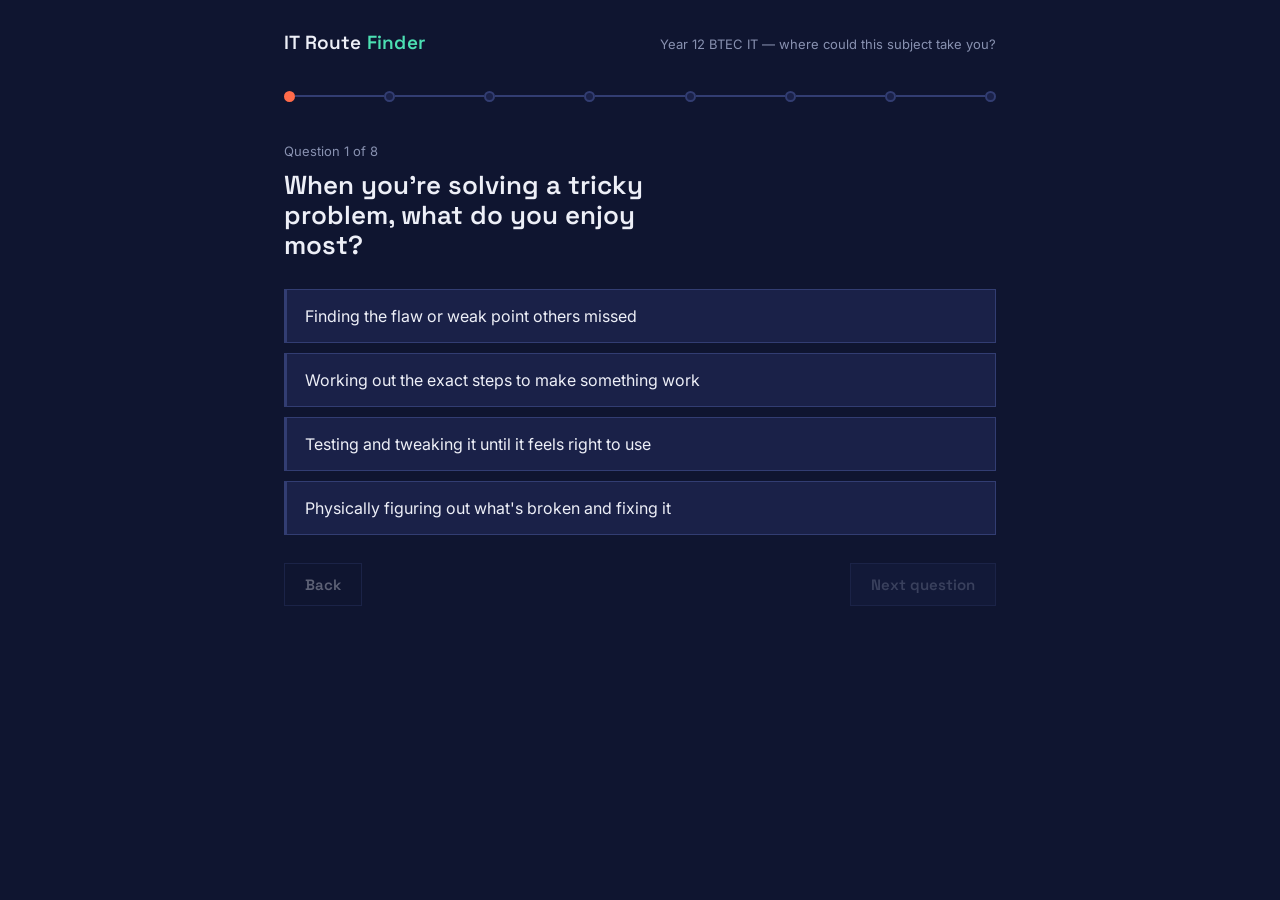
==== index.html @ d7615e07 "Rename it-career-route-finder.html to index.html" ====
<!DOCTYPE html>
<html lang="en">
<head>
<meta charset="UTF-8">
<meta name="viewport" content="width=device-width, initial-scale=1.0">
<title>IT Route Finder — where could Computing take you?</title>
<link rel="preconnect" href="https://fonts.googleapis.com">
<link rel="preconnect" href="https://fonts.gstatic.com" crossorigin>
<link href="https://fonts.googleapis.com/css2?family=Space+Grotesk:wght@500;600;700&family=Inter:wght@400;500;600&display=swap" rel="stylesheet">
<style>
  :root{
    --bg:#0F1530;
    --panel:#1A2148;
    --panel-hover:#212a58;
    --border:#323d72;
    --teal:#4CE0B3;
    --coral:#FF6B4A;
    --text:#EDEFF7;
    --muted:#8891B0;
    --radius:2px;
  }
  *{box-sizing:border-box;}
  body{
    margin:0;
    background:var(--bg);
    color:var(--text);
    font-family:'Inter',sans-serif;
    line-height:1.5;
    -webkit-font-smoothing:antialiased;
  }
  h1,h2,h3,.display{
    font-family:'Space Grotesk',sans-serif;
    font-weight:600;
    line-height:1.15;
    margin:0;
  }
  .wrap{
    max-width:760px;
    margin:0 auto;
    padding:32px 24px 80px;
  }
  .brand{
    display:flex;
    align-items:baseline;
    justify-content:space-between;
    gap:16px;
    margin-bottom:36px;
  }
  .brand h1{font-size:19px;letter-spacing:0.2px;}
  .brand span{color:var(--teal);}
  .brand small{color:var(--muted);font-size:13px;}

  /* ---- route progress ---- */
  .route{
    display:flex;
    align-items:center;
    margin-bottom:40px;
  }
  .route .seg{
    flex:1;
    height:2px;
    background:var(--border);
    position:relative;
  }
  .route .seg.done{background:var(--teal);}
  .route .node{
    width:11px;height:11px;
    border-radius:50%;
    background:var(--panel);
    border:2px solid var(--border);
    flex:0 0 auto;
  }
  .route .node.done{background:var(--teal);border-color:var(--teal);}
  .route .node.current{border-color:var(--coral);background:var(--coral);}

  .q-counter{color:var(--muted);font-size:13px;margin-bottom:10px;}
  .q-text{font-size:26px;margin-bottom:28px;max-width:22ch;}

  .option{
    display:block;
    width:100%;
    text-align:left;
    background:var(--panel);
    border:1px solid var(--border);
    border-left:3px solid var(--border);
    color:var(--text);
    font-family:'Inter',sans-serif;
    font-size:16px;
    padding:16px 18px;
    margin-bottom:10px;
    cursor:pointer;
    transition:border-color .12s ease, background .12s ease;
  }
  .option:hover{background:var(--panel-hover);border-left-color:var(--teal);}
  .option:focus-visible{outline:2px solid var(--teal);outline-offset:2px;}
  .option.selected{border-left-color:var(--coral);background:var(--panel-hover);}

  .nav-row{
    display:flex;
    justify-content:space-between;
    align-items:center;
    margin-top:28px;
  }
  .btn{
    font-family:'Space Grotesk',sans-serif;
    font-weight:600;
    font-size:15px;
    border:1px solid var(--border);
    background:transparent;
    color:var(--text);
    padding:11px 20px;
    cursor:pointer;
    transition:border-color .12s ease, color .12s ease;
  }
  .btn:hover{border-color:var(--teal);color:var(--teal);}
  .btn:disabled{opacity:0.35;cursor:not-allowed;}
  .btn.primary{
    background:var(--coral);
    border-color:var(--coral);
    color:#171012;
  }
  .btn.primary:hover{border-color:var(--coral);color:#171012;filter:brightness(1.08);}
  .btn.primary:disabled{background:var(--panel);border-color:var(--border);color:var(--muted);}

  /* ---- results ---- */
  .dest-label{color:var(--muted);font-size:13px;margin-bottom:6px;}
  .dest-name{font-size:32px;margin-bottom:6px;}
  .dest-tagline{color:var(--teal);font-size:16px;margin-bottom:18px;font-family:'Space Grotesk',sans-serif;font-weight:500;}
  .dest-blurb{font-size:16px;max-width:58ch;margin-bottom:8px;color:#DADEEE;}
  .close-match{color:var(--muted);font-size:14px;margin-bottom:32px;}
  .close-match strong{color:var(--text);}

  .stage-line{
    display:grid;
    grid-template-columns:repeat(4,1fr);
    gap:8px;
    margin:36px 0 40px;
    position:relative;
  }
  .stage-line::before{
    content:"";
    position:absolute;
    top:5px;left:5%;right:5%;
    height:2px;
    background:var(--border);
    z-index:0;
  }
  .stage{position:relative;z-index:1;}
  .stage .dot{width:12px;height:12px;border-radius:50%;background:var(--teal);margin-bottom:10px;}
  .stage .stage-label{font-family:'Space Grotesk',sans-serif;font-weight:600;font-size:13px;margin-bottom:4px;}
  .stage .stage-detail{color:var(--muted);font-size:12.5px;line-height:1.4;}

  section.block{margin-bottom:36px;}
  section.block h2{font-size:15px;color:var(--muted);font-weight:600;margin-bottom:14px;}

  .target{
    display:flex;
    align-items:flex-start;
    gap:12px;
    padding:12px 0;
    border-bottom:1px solid var(--border);
    cursor:pointer;
  }
  .target:last-child{border-bottom:none;}
  .target input{
    margin-top:3px;
    width:16px;height:16px;
    accent-color:var(--teal);
    flex:0 0 auto;
    cursor:pointer;
  }
  .target span{font-size:15.5px;}
  .target.checked span{color:var(--muted);text-decoration:line-through;}

  .routes-list{color:#DADEEE;font-size:15px;padding-left:18px;margin:0;}
  .routes-list li{margin-bottom:8px;}

  .footer-row{
    display:flex;
    gap:12px;
    margin-top:44px;
    flex-wrap:wrap;
  }

  @media (max-width:520px){
    .stage-line{grid-template-columns:repeat(2,1fr);row-gap:24px;}
    .stage-line::before{display:none;}
    .dest-name{font-size:26px;}
    .q-text{font-size:22px;}
  }

  @media (prefers-reduced-motion:reduce){
    *{transition:none !important;}
  }
</style>
</head>
<body>
<div class="wrap">

  <div class="brand">
    <h1>IT Route <span>Finder</span></h1>
    <small>Year 12 BTEC IT — where could this subject take you?</small>
  </div>

  <!-- QUIZ SCREEN -->
  <div id="quiz-screen">
    <div class="route" id="route" aria-hidden="true"></div>
    <div class="q-counter" id="qCounter"></div>
    <h2 class="q-text" id="qText"></h2>
    <div id="options"></div>
    <div class="nav-row">
      <button class="btn" id="backBtn">Back</button>
      <button class="btn primary" id="nextBtn" disabled>Next question</button>
    </div>
  </div>

  <!-- RESULTS SCREEN -->
  <div id="results-screen" hidden>
    <div class="dest-label">Your likely destination</div>
    <div class="dest-name" id="destName"></div>
    <div class="dest-tagline" id="destTagline"></div>
    <p class="dest-blurb" id="destBlurb"></p>
    <p class="close-match" id="closeMatch"></p>

    <div class="stage-line" id="stageLine"></div>

    <section class="block">
      <h2>Getting there from here</h2>
      <ul class="routes-list" id="routesList"></ul>
    </section>

    <section class="block">
      <h2>Your targets, starting now</h2>
      <div id="targetsList"></div>
    </section>

    <div class="footer-row">
      <button class="btn" id="retakeBtn">Retake the quiz</button>
      <button class="btn" id="printBtn">Print / save this page</button>
    </div>
  </div>

</div>

<script>
(function(){

  // ---------- DATA ----------

  const PATHWAYS = {
    cyber: {
      name: "Cybersecurity Analyst",
      tagline: "Keeping systems and data safe from attack",
      blurb: "You like finding the weak point before someone else does. Cybersecurity analysts test, monitor and defend networks against hackers — a fast-growing field with roles in banks, the NHS, government and tech firms.",
      y13: "Steer your BTEC project and optional units toward security topics wherever you get a choice",
      nextSteps: [
        "Apply through UCAS for a Cyber Security or Computer Science (Security) degree — most accept BTEC, some want Maths alongside it",
        "Look at Level 4 Cyber Security Technologist degree apprenticeships — you earn while you train",
        "Apply directly for a junior SOC analyst or IT security support role if you'd rather start working straight away"
      ],
      further: "Longer term: SOC analyst → security engineer → penetration tester or security architect, often backed by certifications like CompTIA Security+ and later CISSP",
      targets: [
        "Work through a beginner path on TryHackMe or Hack The Box properly, not just dabble",
        "Nail the fundamentals: TCP/IP, common ports, how a firewall and VPN actually work",
        "Start an informal CompTIA Security+ study plan for after you finish your BTEC",
        "Keep a short write-up of any security-related coursework — the start of a portfolio for interviews or a UCAS personal statement",
        "Follow one cybersecurity news source so you can talk confidently about a recent breach"
      ]
    },
    dev: {
      name: "Software Developer",
      tagline: "Building the apps and programs people use every day",
      blurb: "You enjoy the puzzle of getting code to work. Developers design, build and test the software behind websites, apps and games — one of the most in-demand careers in UK tech.",
      y13: "Use your BTEC project units to build something substantial you can actually show, not just something to hand in",
      nextSteps: [
        "Apply through UCAS for a Computer Science or Software Engineering degree",
        "Look at Level 4 Software Developer degree apprenticeships with employers like the NHS, BT or local digital agencies",
        "Apply directly for a junior developer or trainee software role if you'd rather start working now"
      ],
      further: "Longer term: junior developer → mid-level → senior, or specialise into web, mobile, backend or games as you go",
      targets: [
        "Pick one language — Python, JavaScript or C# — and finish one project beyond your coursework",
        "Put your code somewhere visible; a GitHub account is the standard, and worth starting now",
        "Practise the basics you'd be asked about at interview: variables, loops, functions, debugging your own code",
        "Check entry requirements for 3 specific university courses or degree apprenticeships, so you know exactly what you're working towards",
        "Try one free course (freeCodeCamp, Codecademy) to fill a gap your BTEC doesn't cover"
      ]
    },
    games: {
      name: "Games Developer",
      tagline: "Designing and coding the games people play",
      blurb: "You like building worlds and mechanics people can play with. Games developers combine code, design and creativity — working on anything from mobile games to major studio titles.",
      y13: "Use project units to finish one playable piece of work, rather than starting several that never get finished",
      nextSteps: [
        "Apply through UCAS for a Games Development or Games Design degree — check the engine/language focus matches your interests",
        "Look at games or software apprenticeships, though these are competitive and less common than other IT routes",
        "Build a portfolio on itch.io and apply directly for junior QA or junior developer roles as an alternative way in"
      ],
      further: "Longer term: junior developer/designer → specialise into gameplay programming, level design or technical art as your interests sharpen",
      targets: [
        "Finish one small but complete game in Unity or Godot — finished beats ambitious and unfinished",
        "Put it on itch.io so you have something concrete to link to on applications or a CV",
        "Study 2–3 games you admire and note specifically what makes the mechanics or level design work",
        "Research 3 specific games courses and compare what engines and languages they actually teach",
        "Consider QA testing as a realistic first step into a studio if development roles feel out of reach right now"
      ]
    },
    network: {
      name: "Network & Cloud Engineer",
      tagline: "Connecting the systems that keep everything online",
      blurb: "You like understanding how things connect and fixing what's broken. Network and cloud engineers build and maintain the infrastructure that keeps businesses, schools and services running.",
      y13: "Use practical and project units to get real hands-on time with networking equipment or virtual labs, not just theory",
      nextSteps: [
        "Apply through UCAS for a Computer Networks, Cloud Computing or Computer Science degree",
        "Look at Network Engineer or Cloud apprenticeships (Level 3–4) — a strong entry route many employers prefer over a degree",
        "Study for CompTIA Network+ now and apply directly for a junior network or infrastructure role"
      ],
      further: "Longer term: junior network engineer → cloud or infrastructure specialist, backed by certifications — Network+, then Cisco CCNA or a cloud provider's associate certification",
      targets: [
        "Build a small home lab, even a virtual one (Cisco Packet Tracer or a couple of old routers), and actually configure something",
        "Start working towards CompTIA Network+ — realistic to sit before or shortly after finishing your BTEC",
        "Get comfortable with basic cloud concepts using a free tier from AWS or Azure",
        "Research 3 network or cloud apprenticeship providers and note their entry requirements",
        "Practise explaining networking concepts simply — support and network interviews lean heavily on this"
      ]
    },
    data: {
      name: "Data Analyst",
      tagline: "Finding the story hidden inside numbers",
      blurb: "You like spotting patterns and making sense of information. Data analysts turn raw numbers into insights that help organisations make decisions — used in sport, business, health and more.",
      y13: "Choose project or optional units that let you work with a real dataset rather than a made-up example",
      nextSteps: [
        "Apply through UCAS for a Data Science, Maths with Computing, or Computer Science degree",
        "Look at Data Analyst degree apprenticeships (Level 4) — a strong route if you want to start earning sooner",
        "Apply directly for junior data or business analyst roles, especially if you can already show spreadsheet or SQL skills"
      ],
      further: "Longer term: junior analyst → data analyst → specialise into data science, analytics engineering or BI depending on how technical you want to go",
      targets: [
        "Get genuinely fluent in spreadsheets — pivot tables, VLOOKUP/XLOOKUP, and building a clean chart from messy data",
        "Learn the basics of SQL — it's expected in almost every entry-level data role",
        "Find one dataset you actually care about and produce a short analysis with a clear conclusion",
        "Research 3 specific data apprenticeships or degree courses and compare their entry requirements",
        "Try a free intro to Python for data (pandas) if you want to go beyond spreadsheets"
      ]
    },
    support: {
      name: "IT Support Technician",
      tagline: "The person people turn to when tech goes wrong",
      blurb: "You like fixing things and helping people. IT support technicians keep computers, networks and software running for organisations — a hands-on route into almost any tech career.",
      y13: "Use practical units and any work experience placements to get real face-to-face troubleshooting time",
      nextSteps: [
        "Apply directly for an IT Support Technician apprenticeship (Level 3) — a strong, realistic route straight from a BTEC",
        "Apply directly for a first- or second-line support role if you'd rather start working immediately",
        "Apply through UCAS for a BSc Information Technology if you'd prefer to keep a degree route open"
      ],
      further: "Longer term: 1st line → 2nd/3rd line support → systems administrator, or move sideways into networking or security once you have experience",
      targets: [
        "Work towards CompTIA A+ — a recognised, realistic certification to have by the time you apply for roles",
        "Get comfortable troubleshooting both Windows and at least one other OS, such as macOS or Linux",
        "Practise explaining a technical fix in plain language — this is tested directly in support interviews",
        "Look for any work experience or part-time role with an IT or support element, even informal",
        "Research 3 specific IT support apprenticeship employers in your area and check their entry requirements"
      ]
    },
    design: {
      name: "UX & Digital Media Designer",
      tagline: "Making digital things look good and work well",
      blurb: "You like the creative side of tech — how something looks, feels and is used. UX and digital media designers shape websites, apps and graphics so they're clear, useful and enjoyable.",
      y13: "Use project units to design something end-to-end — research, mockups, and a finished product — not just the final screens",
      nextSteps: [
        "Apply through UCAS for a UX Design, Digital Media, or Computer Science (design pathway) degree",
        "Look at digital or UX apprenticeships where available — check job boards regularly, as these are less common",
        "Build a portfolio and apply directly for junior digital design or junior UX roles"
      ],
      further: "Longer term: junior designer → UX/UI designer → specialise into product design or user research as you build experience",
      targets: [
        "Learn the basics of Figma properly — the industry standard, and free to learn",
        "Redesign a real app or website you use and write up why you made each choice, not just what you changed",
        "Build a simple portfolio site or folder with 2–3 finished pieces of work",
        "Research 3 specific UX or design courses or apprenticeships and compare what they actually cover",
        "Practise explaining your design decisions out loud — exactly what design interviews test"
      ]
    }
  };

  const QUESTIONS = [
    {
      text: "When you're solving a tricky problem, what do you enjoy most?",
      options: [
        {label:"Finding the flaw or weak point others missed", scores:{cyber:3, network:1}},
        {label:"Working out the exact steps to make something work", scores:{dev:3, data:1}},
        {label:"Testing and tweaking it until it feels right to use", scores:{games:2, design:2}},
        {label:"Physically figuring out what's broken and fixing it", scores:{support:3, network:1}}
      ]
    },
    {
      text: "Pick a project you'd actually enjoy in your free time.",
      options: [
        {label:"Build a small game or interactive story", scores:{games:3, dev:1}},
        {label:"Set up and organise a home network or a PC", scores:{network:3, support:1}},
        {label:"Collect and chart data about something you care about", scores:{data:3}},
        {label:"Design a poster, logo, or redesign how an app looks", scores:{design:3}}
      ]
    },
    {
      text: "Which headline would you actually stop and read?",
      options: [
        {label:"'Major company hit by cyberattack — how it happened'", scores:{cyber:3}},
        {label:"'The team behind a huge game on building its world'", scores:{games:2, design:1}},
        {label:"'How this app went from idea to a million users'", scores:{dev:2, design:1}},
        {label:"'The data behind a team's winning season'", scores:{data:3}}
      ]
    },
    {
      text: "How do you prefer to work?",
      options: [
        {label:"Alone, deep in a problem with no interruptions", scores:{dev:1, data:1, cyber:1}},
        {label:"In a small team, bouncing ideas around", scores:{games:1, design:1}},
        {label:"Helping people directly, one at a time", scores:{support:2}},
        {label:"Depends entirely on the day", scores:{dev:0.5, support:0.5, network:0.5}}
      ]
    },
    {
      text: "A friend's laptop won't turn on. What's your first instinct?",
      options: [
        {label:"Ask what happened right before it broke, then test things one by one", scores:{support:3, network:1}},
        {label:"Check if it's a software or virus issue, and how to stop it happening again", scores:{cyber:2, support:1}},
        {label:"Not really my thing, but I'd look up how to fix it", scores:{data:1, dev:1}},
        {label:"I'd rather build something new than fix something old", scores:{dev:1, games:1, design:1}}
      ]
    },
    {
      text: "Which of these would you rather get better at right now?",
      options: [
        {label:"Coding a program from scratch", scores:{dev:3}},
        {label:"Understanding how networks and the internet work", scores:{network:3}},
        {label:"Making something look great — layout, colour, design", scores:{design:3}},
        {label:"Reading and understanding data and statistics", scores:{data:3}}
      ]
    },
    {
      text: "Outside of IT itself, which of these interests you most?",
      options: [
        {label:"Maths and numbers", scores:{data:2, cyber:1, network:1}},
        {label:"Art, design or media", scores:{design:3, games:1}},
        {label:"Business and how organisations run", scores:{support:1, data:1}},
        {label:"Honestly, just computing on its own", scores:{dev:2, cyber:2, games:1}}
      ]
    },
    {
      text: "What's your plan for after this course, roughly?",
      options: [
        {label:"Get straight into a job or apprenticeship as soon as I can", scores:{support:2, network:1}},
        {label:"Go to university for a specific tech degree", scores:{dev:2, data:2, cyber:1}},
        {label:"Start my own thing eventually — an app, a game, a business", scores:{dev:1, games:2, design:1}},
        {label:"Not sure yet — I want to keep my options open", scores:{dev:0.5, support:0.5, design:0.5, data:0.5}}
      ]
    }
  ];

  // ---------- STATE ----------
  let current = 0;
  let selected = new Array(QUESTIONS.length).fill(null);

  const quizScreen = document.getElementById('quiz-screen');
  const resultsScreen = document.getElementById('results-screen');
  const routeEl = document.getElementById('route');
  const qCounter = document.getElementById('qCounter');
  const qText = document.getElementById('qText');
  const optionsEl = document.getElementById('options');
  const backBtn = document.getElementById('backBtn');
  const nextBtn = document.getElementById('nextBtn');

  function renderRoute(){
    routeEl.innerHTML = '';
    QUESTIONS.forEach((q,i)=>{
      const node = document.createElement('div');
      node.className = 'node' + (selected[i]!==null ? ' done' : '') + (i===current ? ' current' : '');
      routeEl.appendChild(node);
      if(i < QUESTIONS.length-1){
        const seg = document.createElement('div');
        seg.className = 'seg' + (selected[i]!==null ? ' done' : '');
        routeEl.appendChild(seg);
      }
    });
  }

  function renderQuestion(){
    const q = QUESTIONS[current];
    qCounter.textContent = 'Question ' + (current+1) + ' of ' + QUESTIONS.length;
    qText.textContent = q.text;
    optionsEl.innerHTML = '';
    q.options.forEach((opt, i)=>{
      const btn = document.createElement('button');
      btn.className = 'option' + (selected[current]===i ? ' selected' : '');
      btn.textContent = opt.label;
      btn.addEventListener('click', ()=>{
        selected[current] = i;
        renderQuestion();
        renderRoute();
      });
      optionsEl.appendChild(btn);
    });
    backBtn.disabled = current===0;
    nextBtn.disabled = selected[current]===null;
    nextBtn.textContent = current === QUESTIONS.length-1 ? 'See my route' : 'Next question';
    renderRoute();
  }

  backBtn.addEventListener('click', ()=>{
    if(current>0){ current--; renderQuestion(); }
  });

  nextBtn.addEventListener('click', ()=>{
    if(selected[current]===null) return;
    if(current < QUESTIONS.length-1){
      current++;
      renderQuestion();
    } else {
      showResults();
    }
  });

  function computeScores(){
    const totals = {cyber:0, dev:0, games:0, network:0, data:0, support:0, design:0};
    QUESTIONS.forEach((q,i)=>{
      const opt = q.options[selected[i]];
      Object.keys(opt.scores).forEach(k=>{ totals[k]+=opt.scores[k]; });
    });
    return totals;
  }

  function showResults(){
    const totals = computeScores();
    const ranked = Object.keys(totals).sort((a,b)=>totals[b]-totals[a]);
    const topKey = ranked[0];
    const secondKey = ranked[1];
    const top = PATHWAYS[topKey];
    const second = PATHWAYS[secondKey];

    document.getElementById('destName').textContent = top.name;
    document.getElementById('destTagline').textContent = top.tagline;
    document.getElementById('destBlurb').textContent = top.blurb;

    const closeMatch = document.getElementById('closeMatch');
    if(totals[secondKey] >= totals[topKey]*0.7 && totals[secondKey] > 0){
      closeMatch.innerHTML = 'Close second: <strong>' + second.name + '</strong> — worth a look too, since a lot of your answers pointed there as well.';
    } else {
      closeMatch.textContent = '';
    }

    // stage line
    const stageLine = document.getElementById('stageLine');
    const stages = [
      {label:'Now', detail:'Year 12 — build the habits below'},
      {label:'Year 13', detail: top.y13},
      {label:'After the BTEC', detail: top.nextSteps[0]},
      {label:'Destination', detail: top.name}
    ];
    stageLine.innerHTML = '';
    stages.forEach(s=>{
      const d = document.createElement('div');
      d.className = 'stage';
      d.innerHTML = '<div class="dot"></div><div class="stage-label">'+s.label+'</div><div class="stage-detail">'+s.detail+'</div>';
      stageLine.appendChild(d);
    });

    // next steps list
    const routesList = document.getElementById('routesList');
    routesList.innerHTML = '';
    top.nextSteps.forEach(r=>{
      const li = document.createElement('li');
      li.textContent = r;
      routesList.appendChild(li);
    });
    const furtherLi = document.createElement('li');
    furtherLi.textContent = top.further;
    routesList.appendChild(furtherLi);

    // targets
    const targetsList = document.getElementById('targetsList');
    targetsList.innerHTML = '';
    const storageKey = 'itrf_targets_' + topKey;
    let checkedState = {};
    try{ checkedState = JSON.parse(localStorage.getItem(storageKey) || '{}'); }catch(e){ checkedState = {}; }

    top.targets.forEach((t, idx)=>{
      const row = document.createElement('label');
      row.className = 'target' + (checkedState[idx] ? ' checked' : '');
      const cb = document.createElement('input');
      cb.type = 'checkbox';
      cb.checked = !!checkedState[idx];
      const span = document.createElement('span');
      span.textContent = t;
      row.appendChild(cb);
      row.appendChild(span);
      cb.addEventListener('change', ()=>{
        row.classList.toggle('checked', cb.checked);
        checkedState[idx] = cb.checked;
        try{ localStorage.setItem(storageKey, JSON.stringify(checkedState)); }catch(e){}
      });
      targetsList.appendChild(row);
    });

    quizScreen.hidden = true;
    resultsScreen.hidden = false;
    window.scrollTo({top:0, behavior:'smooth'});
  }

  document.getElementById('retakeBtn').addEventListener('click', ()=>{
    current = 0;
    selected = new Array(QUESTIONS.length).fill(null);
    resultsScreen.hidden = true;
    quizScreen.hidden = false;
    renderQuestion();
    window.scrollTo({top:0, behavior:'smooth'});
  });

  document.getElementById('printBtn').addEventListener('click', ()=>window.print());

  renderQuestion();
})();
</script>
</body>
</html>
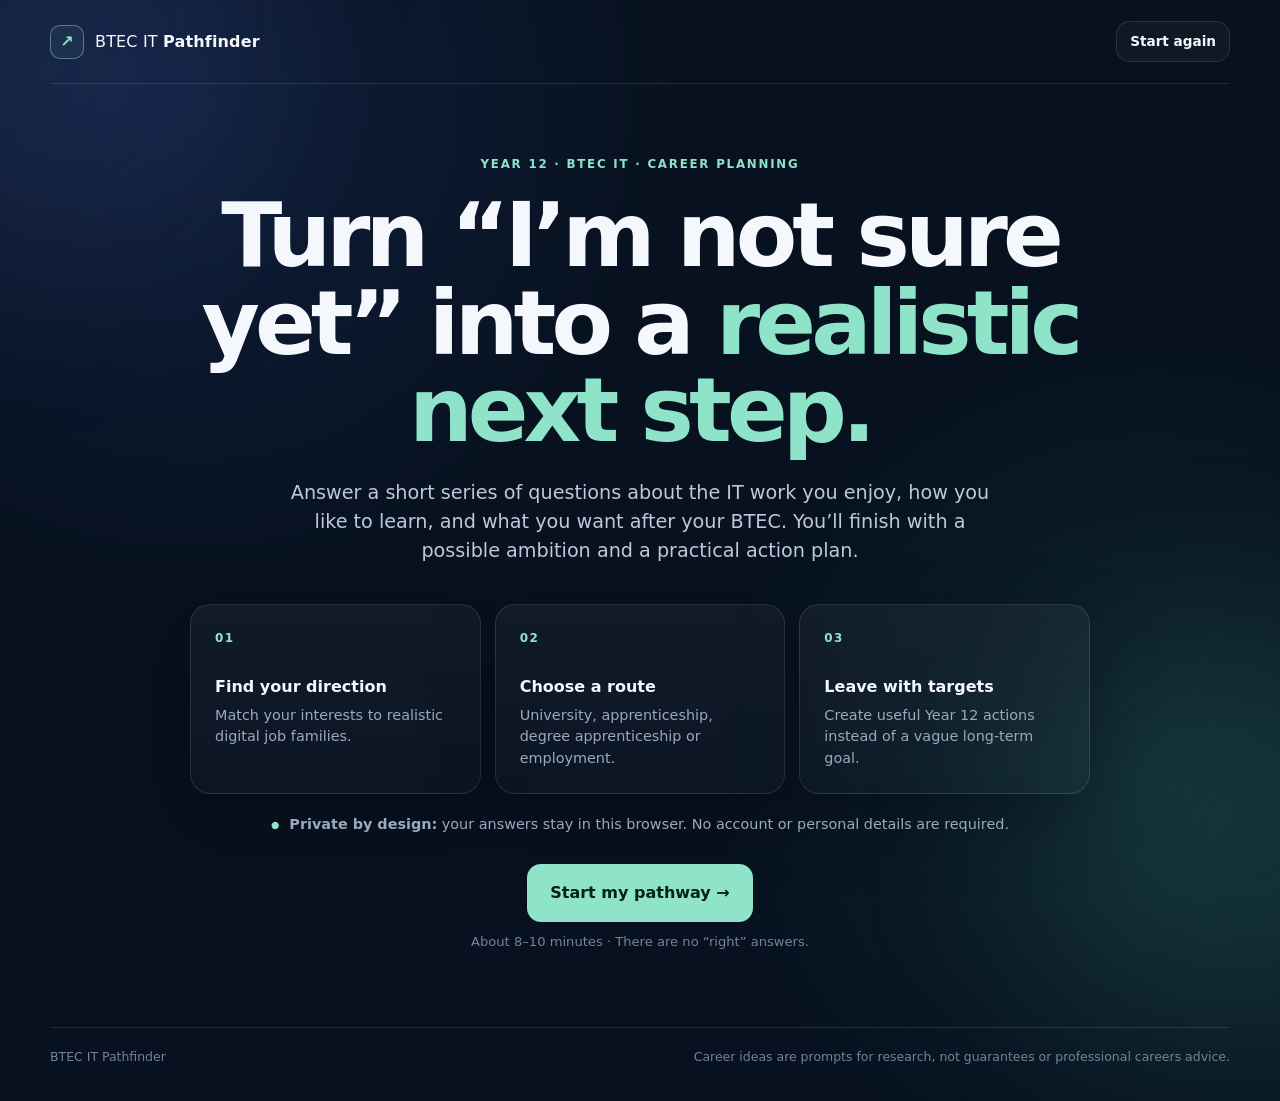
==== commit 99791f6b: "Add files via upload" ====
--- a/index.html
+++ b/index.html
@@ -1,625 +1,234 @@
 <!DOCTYPE html>
-<html lang="en">
+<html lang="en-GB">
 <head>
-<meta charset="UTF-8">
-<meta name="viewport" content="width=device-width, initial-scale=1.0">
-<title>IT Route Finder — where could Computing take you?</title>
-<link rel="preconnect" href="https://fonts.googleapis.com">
-<link rel="preconnect" href="https://fonts.gstatic.com" crossorigin>
-<link href="https://fonts.googleapis.com/css2?family=Space+Grotesk:wght@500;600;700&family=Inter:wght@400;500;600&display=swap" rel="stylesheet">
-<style>
-  :root{
-    --bg:#0F1530;
-    --panel:#1A2148;
-    --panel-hover:#212a58;
-    --border:#323d72;
-    --teal:#4CE0B3;
-    --coral:#FF6B4A;
-    --text:#EDEFF7;
-    --muted:#8891B0;
-    --radius:2px;
-  }
-  *{box-sizing:border-box;}
-  body{
-    margin:0;
-    background:var(--bg);
-    color:var(--text);
-    font-family:'Inter',sans-serif;
-    line-height:1.5;
-    -webkit-font-smoothing:antialiased;
-  }
-  h1,h2,h3,.display{
-    font-family:'Space Grotesk',sans-serif;
-    font-weight:600;
-    line-height:1.15;
-    margin:0;
-  }
-  .wrap{
-    max-width:760px;
-    margin:0 auto;
-    padding:32px 24px 80px;
-  }
-  .brand{
-    display:flex;
-    align-items:baseline;
-    justify-content:space-between;
-    gap:16px;
-    margin-bottom:36px;
-  }
-  .brand h1{font-size:19px;letter-spacing:0.2px;}
-  .brand span{color:var(--teal);}
-  .brand small{color:var(--muted);font-size:13px;}
-
-  /* ---- route progress ---- */
-  .route{
-    display:flex;
-    align-items:center;
-    margin-bottom:40px;
-  }
-  .route .seg{
-    flex:1;
-    height:2px;
-    background:var(--border);
-    position:relative;
-  }
-  .route .seg.done{background:var(--teal);}
-  .route .node{
-    width:11px;height:11px;
-    border-radius:50%;
-    background:var(--panel);
-    border:2px solid var(--border);
-    flex:0 0 auto;
-  }
-  .route .node.done{background:var(--teal);border-color:var(--teal);}
-  .route .node.current{border-color:var(--coral);background:var(--coral);}
-
-  .q-counter{color:var(--muted);font-size:13px;margin-bottom:10px;}
-  .q-text{font-size:26px;margin-bottom:28px;max-width:22ch;}
-
-  .option{
-    display:block;
-    width:100%;
-    text-align:left;
-    background:var(--panel);
-    border:1px solid var(--border);
-    border-left:3px solid var(--border);
-    color:var(--text);
-    font-family:'Inter',sans-serif;
-    font-size:16px;
-    padding:16px 18px;
-    margin-bottom:10px;
-    cursor:pointer;
-    transition:border-color .12s ease, background .12s ease;
-  }
-  .option:hover{background:var(--panel-hover);border-left-color:var(--teal);}
-  .option:focus-visible{outline:2px solid var(--teal);outline-offset:2px;}
-  .option.selected{border-left-color:var(--coral);background:var(--panel-hover);}
-
-  .nav-row{
-    display:flex;
-    justify-content:space-between;
-    align-items:center;
-    margin-top:28px;
-  }
-  .btn{
-    font-family:'Space Grotesk',sans-serif;
-    font-weight:600;
-    font-size:15px;
-    border:1px solid var(--border);
-    background:transparent;
-    color:var(--text);
-    padding:11px 20px;
-    cursor:pointer;
-    transition:border-color .12s ease, color .12s ease;
-  }
-  .btn:hover{border-color:var(--teal);color:var(--teal);}
-  .btn:disabled{opacity:0.35;cursor:not-allowed;}
-  .btn.primary{
-    background:var(--coral);
-    border-color:var(--coral);
-    color:#171012;
-  }
-  .btn.primary:hover{border-color:var(--coral);color:#171012;filter:brightness(1.08);}
-  .btn.primary:disabled{background:var(--panel);border-color:var(--border);color:var(--muted);}
-
-  /* ---- results ---- */
-  .dest-label{color:var(--muted);font-size:13px;margin-bottom:6px;}
-  .dest-name{font-size:32px;margin-bottom:6px;}
-  .dest-tagline{color:var(--teal);font-size:16px;margin-bottom:18px;font-family:'Space Grotesk',sans-serif;font-weight:500;}
-  .dest-blurb{font-size:16px;max-width:58ch;margin-bottom:8px;color:#DADEEE;}
-  .close-match{color:var(--muted);font-size:14px;margin-bottom:32px;}
-  .close-match strong{color:var(--text);}
-
-  .stage-line{
-    display:grid;
-    grid-template-columns:repeat(4,1fr);
-    gap:8px;
-    margin:36px 0 40px;
-    position:relative;
-  }
-  .stage-line::before{
-    content:"";
-    position:absolute;
-    top:5px;left:5%;right:5%;
-    height:2px;
-    background:var(--border);
-    z-index:0;
-  }
-  .stage{position:relative;z-index:1;}
-  .stage .dot{width:12px;height:12px;border-radius:50%;background:var(--teal);margin-bottom:10px;}
-  .stage .stage-label{font-family:'Space Grotesk',sans-serif;font-weight:600;font-size:13px;margin-bottom:4px;}
-  .stage .stage-detail{color:var(--muted);font-size:12.5px;line-height:1.4;}
-
-  section.block{margin-bottom:36px;}
-  section.block h2{font-size:15px;color:var(--muted);font-weight:600;margin-bottom:14px;}
-
-  .target{
-    display:flex;
-    align-items:flex-start;
-    gap:12px;
-    padding:12px 0;
-    border-bottom:1px solid var(--border);
-    cursor:pointer;
-  }
-  .target:last-child{border-bottom:none;}
-  .target input{
-    margin-top:3px;
-    width:16px;height:16px;
-    accent-color:var(--teal);
-    flex:0 0 auto;
-    cursor:pointer;
-  }
-  .target span{font-size:15.5px;}
-  .target.checked span{color:var(--muted);text-decoration:line-through;}
-
-  .routes-list{color:#DADEEE;font-size:15px;padding-left:18px;margin:0;}
-  .routes-list li{margin-bottom:8px;}
-
-  .footer-row{
-    display:flex;
-    gap:12px;
-    margin-top:44px;
-    flex-wrap:wrap;
-  }
-
-  @media (max-width:520px){
-    .stage-line{grid-template-columns:repeat(2,1fr);row-gap:24px;}
-    .stage-line::before{display:none;}
-    .dest-name{font-size:26px;}
-    .q-text{font-size:22px;}
-  }
-
-  @media (prefers-reduced-motion:reduce){
-    *{transition:none !important;}
-  }
-</style>
+  <meta charset="UTF-8" />
+  <meta name="viewport" content="width=device-width, initial-scale=1.0" />
+  <meta name="description" content="A Year 12 BTEC IT career ambition and target-setting quiz." />
+  <title>BTEC IT Pathfinder</title>
+  <link rel="stylesheet" href="styles.css" />
 </head>
 <body>
-<div class="wrap">
-
-  <div class="brand">
-    <h1>IT Route <span>Finder</span></h1>
-    <small>Year 12 BTEC IT — where could this subject take you?</small>
-  </div>
-
-  <!-- QUIZ SCREEN -->
-  <div id="quiz-screen">
-    <div class="route" id="route" aria-hidden="true"></div>
-    <div class="q-counter" id="qCounter"></div>
-    <h2 class="q-text" id="qText"></h2>
-    <div id="options"></div>
-    <div class="nav-row">
-      <button class="btn" id="backBtn">Back</button>
-      <button class="btn primary" id="nextBtn" disabled>Next question</button>
-    </div>
-  </div>
-
-  <!-- RESULTS SCREEN -->
-  <div id="results-screen" hidden>
-    <div class="dest-label">Your likely destination</div>
-    <div class="dest-name" id="destName"></div>
-    <div class="dest-tagline" id="destTagline"></div>
-    <p class="dest-blurb" id="destBlurb"></p>
-    <p class="close-match" id="closeMatch"></p>
-
-    <div class="stage-line" id="stageLine"></div>
-
-    <section class="block">
-      <h2>Getting there from here</h2>
-      <ul class="routes-list" id="routesList"></ul>
-    </section>
-
-    <section class="block">
-      <h2>Your targets, starting now</h2>
-      <div id="targetsList"></div>
-    </section>
-
-    <div class="footer-row">
-      <button class="btn" id="retakeBtn">Retake the quiz</button>
-      <button class="btn" id="printBtn">Print / save this page</button>
-    </div>
-  </div>
-
-</div>
-
-<script>
-(function(){
-
-  // ---------- DATA ----------
-
-  const PATHWAYS = {
-    cyber: {
-      name: "Cybersecurity Analyst",
-      tagline: "Keeping systems and data safe from attack",
-      blurb: "You like finding the weak point before someone else does. Cybersecurity analysts test, monitor and defend networks against hackers — a fast-growing field with roles in banks, the NHS, government and tech firms.",
-      y13: "Steer your BTEC project and optional units toward security topics wherever you get a choice",
-      nextSteps: [
-        "Apply through UCAS for a Cyber Security or Computer Science (Security) degree — most accept BTEC, some want Maths alongside it",
-        "Look at Level 4 Cyber Security Technologist degree apprenticeships — you earn while you train",
-        "Apply directly for a junior SOC analyst or IT security support role if you'd rather start working straight away"
-      ],
-      further: "Longer term: SOC analyst → security engineer → penetration tester or security architect, often backed by certifications like CompTIA Security+ and later CISSP",
-      targets: [
-        "Work through a beginner path on TryHackMe or Hack The Box properly, not just dabble",
-        "Nail the fundamentals: TCP/IP, common ports, how a firewall and VPN actually work",
-        "Start an informal CompTIA Security+ study plan for after you finish your BTEC",
-        "Keep a short write-up of any security-related coursework — the start of a portfolio for interviews or a UCAS personal statement",
-        "Follow one cybersecurity news source so you can talk confidently about a recent breach"
-      ]
-    },
-    dev: {
-      name: "Software Developer",
-      tagline: "Building the apps and programs people use every day",
-      blurb: "You enjoy the puzzle of getting code to work. Developers design, build and test the software behind websites, apps and games — one of the most in-demand careers in UK tech.",
-      y13: "Use your BTEC project units to build something substantial you can actually show, not just something to hand in",
-      nextSteps: [
-        "Apply through UCAS for a Computer Science or Software Engineering degree",
-        "Look at Level 4 Software Developer degree apprenticeships with employers like the NHS, BT or local digital agencies",
-        "Apply directly for a junior developer or trainee software role if you'd rather start working now"
-      ],
-      further: "Longer term: junior developer → mid-level → senior, or specialise into web, mobile, backend or games as you go",
-      targets: [
-        "Pick one language — Python, JavaScript or C# — and finish one project beyond your coursework",
-        "Put your code somewhere visible; a GitHub account is the standard, and worth starting now",
-        "Practise the basics you'd be asked about at interview: variables, loops, functions, debugging your own code",
-        "Check entry requirements for 3 specific university courses or degree apprenticeships, so you know exactly what you're working towards",
-        "Try one free course (freeCodeCamp, Codecademy) to fill a gap your BTEC doesn't cover"
-      ]
-    },
-    games: {
-      name: "Games Developer",
-      tagline: "Designing and coding the games people play",
-      blurb: "You like building worlds and mechanics people can play with. Games developers combine code, design and creativity — working on anything from mobile games to major studio titles.",
-      y13: "Use project units to finish one playable piece of work, rather than starting several that never get finished",
-      nextSteps: [
-        "Apply through UCAS for a Games Development or Games Design degree — check the engine/language focus matches your interests",
-        "Look at games or software apprenticeships, though these are competitive and less common than other IT routes",
-        "Build a portfolio on itch.io and apply directly for junior QA or junior developer roles as an alternative way in"
-      ],
-      further: "Longer term: junior developer/designer → specialise into gameplay programming, level design or technical art as your interests sharpen",
-      targets: [
-        "Finish one small but complete game in Unity or Godot — finished beats ambitious and unfinished",
-        "Put it on itch.io so you have something concrete to link to on applications or a CV",
-        "Study 2–3 games you admire and note specifically what makes the mechanics or level design work",
-        "Research 3 specific games courses and compare what engines and languages they actually teach",
-        "Consider QA testing as a realistic first step into a studio if development roles feel out of reach right now"
-      ]
-    },
-    network: {
-      name: "Network & Cloud Engineer",
-      tagline: "Connecting the systems that keep everything online",
-      blurb: "You like understanding how things connect and fixing what's broken. Network and cloud engineers build and maintain the infrastructure that keeps businesses, schools and services running.",
-      y13: "Use practical and project units to get real hands-on time with networking equipment or virtual labs, not just theory",
-      nextSteps: [
-        "Apply through UCAS for a Computer Networks, Cloud Computing or Computer Science degree",
-        "Look at Network Engineer or Cloud apprenticeships (Level 3–4) — a strong entry route many employers prefer over a degree",
-        "Study for CompTIA Network+ now and apply directly for a junior network or infrastructure role"
-      ],
-      further: "Longer term: junior network engineer → cloud or infrastructure specialist, backed by certifications — Network+, then Cisco CCNA or a cloud provider's associate certification",
-      targets: [
-        "Build a small home lab, even a virtual one (Cisco Packet Tracer or a couple of old routers), and actually configure something",
-        "Start working towards CompTIA Network+ — realistic to sit before or shortly after finishing your BTEC",
-        "Get comfortable with basic cloud concepts using a free tier from AWS or Azure",
-        "Research 3 network or cloud apprenticeship providers and note their entry requirements",
-        "Practise explaining networking concepts simply — support and network interviews lean heavily on this"
-      ]
-    },
-    data: {
-      name: "Data Analyst",
-      tagline: "Finding the story hidden inside numbers",
-      blurb: "You like spotting patterns and making sense of information. Data analysts turn raw numbers into insights that help organisations make decisions — used in sport, business, health and more.",
-      y13: "Choose project or optional units that let you work with a real dataset rather than a made-up example",
-      nextSteps: [
-        "Apply through UCAS for a Data Science, Maths with Computing, or Computer Science degree",
-        "Look at Data Analyst degree apprenticeships (Level 4) — a strong route if you want to start earning sooner",
-        "Apply directly for junior data or business analyst roles, especially if you can already show spreadsheet or SQL skills"
-      ],
-      further: "Longer term: junior analyst → data analyst → specialise into data science, analytics engineering or BI depending on how technical you want to go",
-      targets: [
-        "Get genuinely fluent in spreadsheets — pivot tables, VLOOKUP/XLOOKUP, and building a clean chart from messy data",
-        "Learn the basics of SQL — it's expected in almost every entry-level data role",
-        "Find one dataset you actually care about and produce a short analysis with a clear conclusion",
-        "Research 3 specific data apprenticeships or degree courses and compare their entry requirements",
-        "Try a free intro to Python for data (pandas) if you want to go beyond spreadsheets"
-      ]
-    },
-    support: {
-      name: "IT Support Technician",
-      tagline: "The person people turn to when tech goes wrong",
-      blurb: "You like fixing things and helping people. IT support technicians keep computers, networks and software running for organisations — a hands-on route into almost any tech career.",
-      y13: "Use practical units and any work experience placements to get real face-to-face troubleshooting time",
-      nextSteps: [
-        "Apply directly for an IT Support Technician apprenticeship (Level 3) — a strong, realistic route straight from a BTEC",
-        "Apply directly for a first- or second-line support role if you'd rather start working immediately",
-        "Apply through UCAS for a BSc Information Technology if you'd prefer to keep a degree route open"
-      ],
-      further: "Longer term: 1st line → 2nd/3rd line support → systems administrator, or move sideways into networking or security once you have experience",
-      targets: [
-        "Work towards CompTIA A+ — a recognised, realistic certification to have by the time you apply for roles",
-        "Get comfortable troubleshooting both Windows and at least one other OS, such as macOS or Linux",
-        "Practise explaining a technical fix in plain language — this is tested directly in support interviews",
-        "Look for any work experience or part-time role with an IT or support element, even informal",
-        "Research 3 specific IT support apprenticeship employers in your area and check their entry requirements"
-      ]
-    },
-    design: {
-      name: "UX & Digital Media Designer",
-      tagline: "Making digital things look good and work well",
-      blurb: "You like the creative side of tech — how something looks, feels and is used. UX and digital media designers shape websites, apps and graphics so they're clear, useful and enjoyable.",
-      y13: "Use project units to design something end-to-end — research, mockups, and a finished product — not just the final screens",
-      nextSteps: [
-        "Apply through UCAS for a UX Design, Digital Media, or Computer Science (design pathway) degree",
-        "Look at digital or UX apprenticeships where available — check job boards regularly, as these are less common",
-        "Build a portfolio and apply directly for junior digital design or junior UX roles"
-      ],
-      further: "Longer term: junior designer → UX/UI designer → specialise into product design or user research as you build experience",
-      targets: [
-        "Learn the basics of Figma properly — the industry standard, and free to learn",
-        "Redesign a real app or website you use and write up why you made each choice, not just what you changed",
-        "Build a simple portfolio site or folder with 2–3 finished pieces of work",
-        "Research 3 specific UX or design courses or apprenticeships and compare what they actually cover",
-        "Practise explaining your design decisions out loud — exactly what design interviews test"
-      ]
-    }
-  };
-
-  const QUESTIONS = [
-    {
-      text: "When you're solving a tricky problem, what do you enjoy most?",
-      options: [
-        {label:"Finding the flaw or weak point others missed", scores:{cyber:3, network:1}},
-        {label:"Working out the exact steps to make something work", scores:{dev:3, data:1}},
-        {label:"Testing and tweaking it until it feels right to use", scores:{games:2, design:2}},
-        {label:"Physically figuring out what's broken and fixing it", scores:{support:3, network:1}}
-      ]
-    },
-    {
-      text: "Pick a project you'd actually enjoy in your free time.",
-      options: [
-        {label:"Build a small game or interactive story", scores:{games:3, dev:1}},
-        {label:"Set up and organise a home network or a PC", scores:{network:3, support:1}},
-        {label:"Collect and chart data about something you care about", scores:{data:3}},
-        {label:"Design a poster, logo, or redesign how an app looks", scores:{design:3}}
-      ]
-    },
-    {
-      text: "Which headline would you actually stop and read?",
-      options: [
-        {label:"'Major company hit by cyberattack — how it happened'", scores:{cyber:3}},
-        {label:"'The team behind a huge game on building its world'", scores:{games:2, design:1}},
-        {label:"'How this app went from idea to a million users'", scores:{dev:2, design:1}},
-        {label:"'The data behind a team's winning season'", scores:{data:3}}
-      ]
-    },
-    {
-      text: "How do you prefer to work?",
-      options: [
-        {label:"Alone, deep in a problem with no interruptions", scores:{dev:1, data:1, cyber:1}},
-        {label:"In a small team, bouncing ideas around", scores:{games:1, design:1}},
-        {label:"Helping people directly, one at a time", scores:{support:2}},
-        {label:"Depends entirely on the day", scores:{dev:0.5, support:0.5, network:0.5}}
-      ]
-    },
-    {
-      text: "A friend's laptop won't turn on. What's your first instinct?",
-      options: [
-        {label:"Ask what happened right before it broke, then test things one by one", scores:{support:3, network:1}},
-        {label:"Check if it's a software or virus issue, and how to stop it happening again", scores:{cyber:2, support:1}},
-        {label:"Not really my thing, but I'd look up how to fix it", scores:{data:1, dev:1}},
-        {label:"I'd rather build something new than fix something old", scores:{dev:1, games:1, design:1}}
-      ]
-    },
-    {
-      text: "Which of these would you rather get better at right now?",
-      options: [
-        {label:"Coding a program from scratch", scores:{dev:3}},
-        {label:"Understanding how networks and the internet work", scores:{network:3}},
-        {label:"Making something look great — layout, colour, design", scores:{design:3}},
-        {label:"Reading and understanding data and statistics", scores:{data:3}}
-      ]
-    },
-    {
-      text: "Outside of IT itself, which of these interests you most?",
-      options: [
-        {label:"Maths and numbers", scores:{data:2, cyber:1, network:1}},
-        {label:"Art, design or media", scores:{design:3, games:1}},
-        {label:"Business and how organisations run", scores:{support:1, data:1}},
-        {label:"Honestly, just computing on its own", scores:{dev:2, cyber:2, games:1}}
-      ]
-    },
-    {
-      text: "What's your plan for after this course, roughly?",
-      options: [
-        {label:"Get straight into a job or apprenticeship as soon as I can", scores:{support:2, network:1}},
-        {label:"Go to university for a specific tech degree", scores:{dev:2, data:2, cyber:1}},
-        {label:"Start my own thing eventually — an app, a game, a business", scores:{dev:1, games:2, design:1}},
-        {label:"Not sure yet — I want to keep my options open", scores:{dev:0.5, support:0.5, design:0.5, data:0.5}}
-      ]
-    }
-  ];
-
-  // ---------- STATE ----------
-  let current = 0;
-  let selected = new Array(QUESTIONS.length).fill(null);
-
-  const quizScreen = document.getElementById('quiz-screen');
-  const resultsScreen = document.getElementById('results-screen');
-  const routeEl = document.getElementById('route');
-  const qCounter = document.getElementById('qCounter');
-  const qText = document.getElementById('qText');
-  const optionsEl = document.getElementById('options');
-  const backBtn = document.getElementById('backBtn');
-  const nextBtn = document.getElementById('nextBtn');
-
-  function renderRoute(){
-    routeEl.innerHTML = '';
-    QUESTIONS.forEach((q,i)=>{
-      const node = document.createElement('div');
-      node.className = 'node' + (selected[i]!==null ? ' done' : '') + (i===current ? ' current' : '');
-      routeEl.appendChild(node);
-      if(i < QUESTIONS.length-1){
-        const seg = document.createElement('div');
-        seg.className = 'seg' + (selected[i]!==null ? ' done' : '');
-        routeEl.appendChild(seg);
-      }
-    });
-  }
-
-  function renderQuestion(){
-    const q = QUESTIONS[current];
-    qCounter.textContent = 'Question ' + (current+1) + ' of ' + QUESTIONS.length;
-    qText.textContent = q.text;
-    optionsEl.innerHTML = '';
-    q.options.forEach((opt, i)=>{
-      const btn = document.createElement('button');
-      btn.className = 'option' + (selected[current]===i ? ' selected' : '');
-      btn.textContent = opt.label;
-      btn.addEventListener('click', ()=>{
-        selected[current] = i;
-        renderQuestion();
-        renderRoute();
-      });
-      optionsEl.appendChild(btn);
-    });
-    backBtn.disabled = current===0;
-    nextBtn.disabled = selected[current]===null;
-    nextBtn.textContent = current === QUESTIONS.length-1 ? 'See my route' : 'Next question';
-    renderRoute();
-  }
-
-  backBtn.addEventListener('click', ()=>{
-    if(current>0){ current--; renderQuestion(); }
-  });
-
-  nextBtn.addEventListener('click', ()=>{
-    if(selected[current]===null) return;
-    if(current < QUESTIONS.length-1){
-      current++;
-      renderQuestion();
-    } else {
-      showResults();
-    }
-  });
-
-  function computeScores(){
-    const totals = {cyber:0, dev:0, games:0, network:0, data:0, support:0, design:0};
-    QUESTIONS.forEach((q,i)=>{
-      const opt = q.options[selected[i]];
-      Object.keys(opt.scores).forEach(k=>{ totals[k]+=opt.scores[k]; });
-    });
-    return totals;
-  }
-
-  function showResults(){
-    const totals = computeScores();
-    const ranked = Object.keys(totals).sort((a,b)=>totals[b]-totals[a]);
-    const topKey = ranked[0];
-    const secondKey = ranked[1];
-    const top = PATHWAYS[topKey];
-    const second = PATHWAYS[secondKey];
-
-    document.getElementById('destName').textContent = top.name;
-    document.getElementById('destTagline').textContent = top.tagline;
-    document.getElementById('destBlurb').textContent = top.blurb;
-
-    const closeMatch = document.getElementById('closeMatch');
-    if(totals[secondKey] >= totals[topKey]*0.7 && totals[secondKey] > 0){
-      closeMatch.innerHTML = 'Close second: <strong>' + second.name + '</strong> — worth a look too, since a lot of your answers pointed there as well.';
-    } else {
-      closeMatch.textContent = '';
-    }
-
-    // stage line
-    const stageLine = document.getElementById('stageLine');
-    const stages = [
-      {label:'Now', detail:'Year 12 — build the habits below'},
-      {label:'Year 13', detail: top.y13},
-      {label:'After the BTEC', detail: top.nextSteps[0]},
-      {label:'Destination', detail: top.name}
-    ];
-    stageLine.innerHTML = '';
-    stages.forEach(s=>{
-      const d = document.createElement('div');
-      d.className = 'stage';
-      d.innerHTML = '<div class="dot"></div><div class="stage-label">'+s.label+'</div><div class="stage-detail">'+s.detail+'</div>';
-      stageLine.appendChild(d);
-    });
-
-    // next steps list
-    const routesList = document.getElementById('routesList');
-    routesList.innerHTML = '';
-    top.nextSteps.forEach(r=>{
-      const li = document.createElement('li');
-      li.textContent = r;
-      routesList.appendChild(li);
-    });
-    const furtherLi = document.createElement('li');
-    furtherLi.textContent = top.further;
-    routesList.appendChild(furtherLi);
-
-    // targets
-    const targetsList = document.getElementById('targetsList');
-    targetsList.innerHTML = '';
-    const storageKey = 'itrf_targets_' + topKey;
-    let checkedState = {};
-    try{ checkedState = JSON.parse(localStorage.getItem(storageKey) || '{}'); }catch(e){ checkedState = {}; }
-
-    top.targets.forEach((t, idx)=>{
-      const row = document.createElement('label');
-      row.className = 'target' + (checkedState[idx] ? ' checked' : '');
-      const cb = document.createElement('input');
-      cb.type = 'checkbox';
-      cb.checked = !!checkedState[idx];
-      const span = document.createElement('span');
-      span.textContent = t;
-      row.appendChild(cb);
-      row.appendChild(span);
-      cb.addEventListener('change', ()=>{
-        row.classList.toggle('checked', cb.checked);
-        checkedState[idx] = cb.checked;
-        try{ localStorage.setItem(storageKey, JSON.stringify(checkedState)); }catch(e){}
-      });
-      targetsList.appendChild(row);
-    });
-
-    quizScreen.hidden = true;
-    resultsScreen.hidden = false;
-    window.scrollTo({top:0, behavior:'smooth'});
-  }
-
-  document.getElementById('retakeBtn').addEventListener('click', ()=>{
-    current = 0;
-    selected = new Array(QUESTIONS.length).fill(null);
-    resultsScreen.hidden = true;
-    quizScreen.hidden = false;
-    renderQuestion();
-    window.scrollTo({top:0, behavior:'smooth'});
-  });
-
-  document.getElementById('printBtn').addEventListener('click', ()=>window.print());
-
-  renderQuestion();
-})();
-</script>
+  <div class="bg-orb orb-one"></div>
+  <div class="bg-orb orb-two"></div>
+
+  <header class="topbar">
+    <a class="brand" href="#" aria-label="BTEC IT Pathfinder home">
+      <span class="brand-mark" aria-hidden="true">↗</span>
+      <span>BTEC IT <strong>Pathfinder</strong></span>
+    </a>
+    <button class="ghost-btn small" id="resetTop" type="button">Start again</button>
+  </header>
+
+  <main class="shell">
+    <section id="welcomeScreen" class="screen active">
+      <div class="hero">
+        <div class="eyebrow">YEAR 12 · BTEC IT · CAREER PLANNING</div>
+        <h1>Turn “I’m not sure yet” into a <span>realistic next step.</span></h1>
+        <p class="hero-copy">
+          Answer a short series of questions about the IT work you enjoy, how you like to learn,
+          and what you want after your BTEC. You’ll finish with a possible ambition and a practical action plan.
+        </p>
+
+        <div class="feature-grid">
+          <article class="mini-card">
+            <div class="mini-icon">01</div>
+            <h3>Find your direction</h3>
+            <p>Match your interests to realistic digital job families.</p>
+          </article>
+          <article class="mini-card">
+            <div class="mini-icon">02</div>
+            <h3>Choose a route</h3>
+            <p>University, apprenticeship, degree apprenticeship or employment.</p>
+          </article>
+          <article class="mini-card">
+            <div class="mini-icon">03</div>
+            <h3>Leave with targets</h3>
+            <p>Create useful Year 12 actions instead of a vague long-term goal.</p>
+          </article>
+        </div>
+
+        <div class="privacy-note">
+          <span aria-hidden="true">●</span>
+          <p><strong>Private by design:</strong> your answers stay in this browser. No account or personal details are required.</p>
+        </div>
+
+        <button id="startBtn" class="primary-btn hero-btn" type="button">
+          Start my pathway
+          <span aria-hidden="true">→</span>
+        </button>
+        <p class="microcopy">About 8–10 minutes · There are no “right” answers.</p>
+      </div>
+    </section>
+
+    <section id="quizScreen" class="screen">
+      <div class="quiz-layout">
+        <aside class="progress-panel">
+          <div>
+            <div class="eyebrow">YOUR PROGRESS</div>
+            <div class="progress-number"><span id="progressCurrent">1</span><small>/ <span id="progressTotal">12</span></small></div>
+          </div>
+          <div class="progress-track" aria-hidden="true">
+            <div id="progressFill" class="progress-fill"></div>
+          </div>
+          <p id="progressStage" class="stage-label">Starting point</p>
+          <div class="stage-list">
+            <div class="stage-item active" data-stage="0"><span></span>Starting point</div>
+            <div class="stage-item" data-stage="1"><span></span>Your interests</div>
+            <div class="stage-item" data-stage="2"><span></span>How you work</div>
+            <div class="stage-item" data-stage="3"><span></span>Your next step</div>
+          </div>
+        </aside>
+
+        <div class="question-card">
+          <div id="questionTag" class="question-tag">QUESTION 1</div>
+          <h2 id="questionText">Question text</h2>
+          <p id="questionHelp" class="question-help"></p>
+          <div id="options" class="options" role="group" aria-label="Answer options"></div>
+          <div id="validation" class="validation" aria-live="polite"></div>
+          <div class="question-nav">
+            <button id="backBtn" class="ghost-btn" type="button">← Back</button>
+            <button id="nextBtn" class="primary-btn" type="button">Continue →</button>
+          </div>
+        </div>
+      </div>
+    </section>
+
+    <section id="resultsScreen" class="screen">
+      <div class="results-head">
+        <div class="eyebrow">YOUR PATHWAY IDEAS</div>
+        <h1>Here are three directions worth exploring.</h1>
+        <p>
+          These are starting points, not labels. Read the matches, choose the one that feels most useful,
+          then turn it into your own ambition.
+        </p>
+      </div>
+
+      <div id="roleCards" class="role-grid"></div>
+
+      <div class="route-panel">
+        <div>
+          <div class="eyebrow">ROUTE MATCH</div>
+          <h2 id="routeTitle"></h2>
+          <p id="routeCopy"></p>
+        </div>
+        <div class="route-score">
+          <span id="routeBadge"></span>
+          <small>suggested starting route</small>
+        </div>
+      </div>
+
+      <div class="source-note">
+        <strong>Before deciding:</strong> use current entry requirements and vacancies, not this quiz alone.
+        The links at the end take you to official UK careers, university and apprenticeship research.
+      </div>
+
+      <div class="results-actions">
+        <button id="editAnswersBtn" class="ghost-btn" type="button">← Review answers</button>
+        <button id="buildPlanBtn" class="primary-btn" type="button">Build my action plan →</button>
+      </div>
+    </section>
+
+    <section id="planScreen" class="screen">
+      <div class="plan-head">
+        <div>
+          <div class="eyebrow">MY YEAR 12 ACTION PLAN</div>
+          <h1>Make the ambition yours.</h1>
+          <p>Select a suggested role or write your own. Then edit any target so the plan is genuinely achievable for you.</p>
+        </div>
+        <div class="plan-status">
+          <span>✓</span>
+          <strong>Quiz complete</strong>
+        </div>
+      </div>
+
+      <div class="plan-grid">
+        <section class="plan-card ambition-card">
+          <div class="section-kicker">01 · AMBITION</div>
+          <label for="ambitionInput">My current ambition is:</label>
+          <textarea id="ambitionInput" rows="4"></textarea>
+          <p class="field-help">It is fine for this to change. A useful ambition is specific enough to research, but not so narrow that it closes off alternatives.</p>
+
+          <div class="pathway-ladder">
+            <div class="ladder-step current">
+              <span>NOW</span>
+              <strong>Year 12 BTEC IT</strong>
+            </div>
+            <div class="ladder-line"></div>
+            <div class="ladder-step">
+              <span>NEXT</span>
+              <strong id="ladderNext">Build skills & evidence</strong>
+            </div>
+            <div class="ladder-line"></div>
+            <div class="ladder-step">
+              <span>AFTER BTEC</span>
+              <strong id="ladderRoute">Chosen route</strong>
+            </div>
+            <div class="ladder-line"></div>
+            <div class="ladder-step target">
+              <span>DIRECTION</span>
+              <strong id="ladderRole">Role family</strong>
+            </div>
+          </div>
+        </section>
+
+        <section class="plan-card target-card">
+          <div class="target-head">
+            <div>
+              <div class="section-kicker">02 · TARGETS</div>
+              <h2>My next five actions</h2>
+            </div>
+            <button id="refreshTargets" class="text-btn" type="button">Regenerate suggestions</button>
+          </div>
+          <div id="targetList" class="target-list"></div>
+        </section>
+      </div>
+
+      <section class="plan-card reflection-card">
+        <div class="section-kicker">03 · REFLECTION</div>
+        <div class="reflection-grid">
+          <label>
+            The target I need to start first is…
+            <textarea id="priorityInput" rows="3" placeholder="Which action will make the biggest difference right now?"></textarea>
+          </label>
+          <label>
+            I may need help with…
+            <textarea id="supportInput" rows="3" placeholder="A skill, deadline, confidence issue, contact or resource…"></textarea>
+          </label>
+        </div>
+      </section>
+
+      <section class="research-card">
+        <div>
+          <div class="section-kicker">04 · CHECK IT AGAINST THE REAL WORLD</div>
+          <h2>Research before you commit.</h2>
+          <p>Compare actual roles, course entry requirements and live apprenticeship opportunities.</p>
+        </div>
+        <div class="research-links">
+          <a href="https://nationalcareers.service.gov.uk/explore-careers/job-sector/digital" target="_blank" rel="noopener">National Careers Service <span>↗</span></a>
+          <a href="https://www.ucas.com/explore/search/all" target="_blank" rel="noopener">UCAS course search <span>↗</span></a>
+          <a href="https://www.gov.uk/apply-apprenticeship" target="_blank" rel="noopener">Find an apprenticeship <span>↗</span></a>
+        </div>
+      </section>
+
+      <div class="export-bar">
+        <div>
+          <strong>Keep a copy of your plan</strong>
+          <span>Your work is only stored on this device.</span>
+        </div>
+        <div class="export-actions">
+          <button id="copyBtn" class="ghost-btn" type="button">Copy summary</button>
+          <button id="downloadBtn" class="ghost-btn" type="button">Download .txt</button>
+          <button id="printBtn" class="primary-btn" type="button">Print / Save PDF</button>
+        </div>
+      </div>
+    </section>
+  </main>
+
+  <footer>
+    <span>BTEC IT Pathfinder</span>
+    <span>Career ideas are prompts for research, not guarantees or professional careers advice.</span>
+  </footer>
+
+  <script src="app.js"></script>
 </body>
 </html>
--- a/styles.css
+++ b/styles.css
@@ -0,0 +1,448 @@
+:root{
+  --bg:#07111f;
+  --panel:#0c192a;
+  --panel-2:#102239;
+  --line:rgba(255,255,255,.11);
+  --muted:#99aac0;
+  --text:#f4f7fb;
+  --accent:#8ee3c8;
+  --accent-2:#8bb8ff;
+  --warn:#ffd28c;
+  --shadow:0 25px 70px rgba(0,0,0,.28);
+  --radius:24px;
+}
+*{box-sizing:border-box}
+html{scroll-behavior:smooth}
+body{
+  margin:0;
+  min-height:100vh;
+  font-family:Inter, ui-sans-serif, system-ui, -apple-system, BlinkMacSystemFont, "Segoe UI", sans-serif;
+  color:var(--text);
+  background:
+    radial-gradient(circle at 15% 10%, rgba(77,124,255,.12), transparent 33%),
+    radial-gradient(circle at 90% 70%, rgba(88,224,183,.09), transparent 32%),
+    var(--bg);
+  line-height:1.5;
+  overflow-x:hidden;
+}
+button,textarea{font:inherit}
+button,a{touch-action:manipulation}
+.bg-orb{
+  position:fixed;
+  width:420px;height:420px;
+  border-radius:50%;
+  filter:blur(110px);
+  opacity:.12;
+  pointer-events:none;
+  z-index:-1;
+}
+.orb-one{background:#6f8cff;top:-160px;left:-180px}
+.orb-two{background:#55d6ad;right:-180px;bottom:-150px}
+
+.topbar{
+  width:min(1180px,calc(100% - 40px));
+  margin:0 auto;
+  min-height:84px;
+  display:flex;
+  align-items:center;
+  justify-content:space-between;
+  border-bottom:1px solid var(--line);
+}
+.brand{
+  color:var(--text);
+  text-decoration:none;
+  display:flex;
+  align-items:center;
+  gap:11px;
+  letter-spacing:.01em;
+}
+.brand-mark{
+  display:grid;place-items:center;
+  width:34px;height:34px;
+  border:1px solid rgba(142,227,200,.45);
+  border-radius:10px;
+  color:var(--accent);
+  background:rgba(142,227,200,.06);
+  font-weight:800;
+}
+.shell{width:min(1180px,calc(100% - 40px));margin:0 auto}
+.screen{display:none;animation:fade .35s ease}
+.screen.active{display:block}
+@keyframes fade{from{opacity:0;transform:translateY(8px)}to{opacity:1;transform:none}}
+.eyebrow{
+  color:var(--accent);
+  font-weight:800;
+  letter-spacing:.15em;
+  font-size:.74rem;
+}
+.hero{
+  max-width:900px;
+  margin:0 auto;
+  padding:72px 0 62px;
+  text-align:center;
+}
+.hero h1,.results-head h1,.plan-head h1{
+  font-size:clamp(2.6rem,7vw,5.6rem);
+  line-height:.98;
+  letter-spacing:-.055em;
+  margin:18px auto 24px;
+  max-width:980px;
+}
+.hero h1 span{color:var(--accent)}
+.hero-copy{
+  color:#bdc9d8;
+  font-size:clamp(1rem,2.1vw,1.2rem);
+  max-width:720px;
+  margin:0 auto 38px;
+}
+.feature-grid{
+  display:grid;
+  grid-template-columns:repeat(3,1fr);
+  gap:14px;
+  text-align:left;
+  margin:38px 0 18px;
+}
+.mini-card,.question-card,.progress-panel,.role-card,.route-panel,.plan-card,.research-card,.export-bar{
+  background:linear-gradient(180deg,rgba(255,255,255,.045),rgba(255,255,255,.018));
+  border:1px solid var(--line);
+  box-shadow:var(--shadow);
+}
+.mini-card{padding:24px;border-radius:20px}
+.mini-icon{
+  color:var(--accent);
+  font-size:.75rem;
+  font-weight:900;
+  letter-spacing:.12em;
+  margin-bottom:28px;
+}
+.mini-card h3{margin:0 0 6px;font-size:1rem}
+.mini-card p{margin:0;color:var(--muted);font-size:.9rem}
+.privacy-note{
+  display:flex;
+  align-items:center;
+  justify-content:center;
+  gap:10px;
+  color:var(--muted);
+  font-size:.9rem;
+  margin:20px 0 28px;
+}
+.privacy-note span{color:var(--accent);font-size:.6rem}
+.privacy-note p{margin:0}
+.primary-btn,.ghost-btn{
+  border-radius:14px;
+  padding:13px 18px;
+  border:1px solid transparent;
+  font-weight:800;
+  cursor:pointer;
+  transition:.2s ease;
+}
+.primary-btn{
+  background:var(--accent);
+  color:#062118;
+}
+.primary-btn:hover{transform:translateY(-1px);filter:brightness(1.05)}
+.ghost-btn{
+  color:var(--text);
+  background:rgba(255,255,255,.035);
+  border-color:var(--line);
+}
+.ghost-btn:hover{background:rgba(255,255,255,.07)}
+.ghost-btn.small{padding:9px 13px;font-size:.85rem}
+.hero-btn{padding:16px 22px;min-width:210px}
+.microcopy{color:#72849c;font-size:.82rem;margin-top:10px}
+
+.quiz-layout{
+  padding:48px 0 70px;
+  display:grid;
+  grid-template-columns:280px minmax(0,1fr);
+  gap:22px;
+  align-items:start;
+}
+.progress-panel{
+  border-radius:22px;
+  padding:26px;
+  position:sticky;
+  top:24px;
+}
+.progress-number{
+  font-size:3.25rem;
+  font-weight:800;
+  letter-spacing:-.055em;
+  margin:8px 0 17px;
+}
+.progress-number small{font-size:1rem;color:var(--muted);font-weight:600;letter-spacing:0}
+.progress-track{
+  height:7px;border-radius:999px;background:rgba(255,255,255,.08);overflow:hidden
+}
+.progress-fill{height:100%;width:8%;background:var(--accent);transition:width .3s ease}
+.stage-label{font-size:.85rem;color:var(--accent);font-weight:700;margin:12px 0 26px}
+.stage-list{display:grid;gap:14px}
+.stage-item{
+  display:flex;align-items:center;gap:10px;
+  color:#71849b;font-size:.85rem;
+}
+.stage-item span{
+  width:8px;height:8px;border-radius:50%;background:#34465d;flex:0 0 auto
+}
+.stage-item.active{color:var(--text)}
+.stage-item.active span{background:var(--accent);box-shadow:0 0 0 5px rgba(142,227,200,.08)}
+.question-card{
+  border-radius:28px;
+  padding:clamp(26px,5vw,54px);
+  min-height:610px;
+  display:flex;
+  flex-direction:column;
+}
+.question-tag{font-size:.72rem;font-weight:900;letter-spacing:.14em;color:var(--accent)}
+.question-card h2{
+  margin:12px 0 8px;
+  font-size:clamp(1.8rem,4vw,3rem);
+  letter-spacing:-.04em;
+  max-width:800px;
+}
+.question-help{margin:0 0 28px;color:var(--muted);max-width:720px}
+.options{
+  display:grid;
+  grid-template-columns:repeat(2,minmax(0,1fr));
+  gap:12px;
+}
+.option{
+  border:1px solid var(--line);
+  border-radius:17px;
+  padding:18px;
+  text-align:left;
+  background:rgba(255,255,255,.025);
+  color:var(--text);
+  cursor:pointer;
+  min-height:94px;
+  transition:.18s ease;
+  display:flex;
+  gap:13px;
+  align-items:flex-start;
+}
+.option:hover{border-color:rgba(142,227,200,.45);background:rgba(142,227,200,.04)}
+.option.selected{
+  border-color:var(--accent);
+  background:rgba(142,227,200,.08);
+  box-shadow:inset 0 0 0 1px rgba(142,227,200,.18);
+}
+.option-marker{
+  width:26px;height:26px;border-radius:8px;
+  display:grid;place-items:center;flex:0 0 auto;
+  background:rgba(255,255,255,.06);
+  color:#aebbc9;font-size:.72rem;font-weight:900;
+}
+.option.selected .option-marker{background:var(--accent);color:#062118}
+.option strong{display:block;margin-bottom:3px}
+.option span.option-copy{display:block;color:var(--muted);font-size:.86rem}
+.validation{min-height:30px;color:var(--warn);padding:9px 2px;font-size:.9rem}
+.question-nav{
+  margin-top:auto;
+  display:flex;
+  justify-content:space-between;
+  gap:12px;
+  padding-top:20px;
+  border-top:1px solid var(--line);
+}
+
+.results-head{padding:62px 0 30px}
+.results-head h1{font-size:clamp(2.5rem,5.6vw,4.8rem);margin-left:0;max-width:800px}
+.results-head p{max-width:720px;color:var(--muted);font-size:1.05rem}
+.role-grid{display:grid;grid-template-columns:repeat(3,1fr);gap:15px}
+.role-card{
+  border-radius:22px;
+  padding:24px;
+  cursor:pointer;
+  position:relative;
+  transition:.2s ease;
+  min-height:325px;
+}
+.role-card:hover{transform:translateY(-3px);border-color:rgba(142,227,200,.35)}
+.role-card.selected{border-color:var(--accent);background:linear-gradient(180deg,rgba(142,227,200,.09),rgba(255,255,255,.02))}
+.match-pill{
+  display:inline-flex;
+  padding:7px 10px;border-radius:999px;
+  background:rgba(139,184,255,.1);
+  color:#b7d1ff;
+  font-size:.74rem;font-weight:800;
+}
+.role-card h3{font-size:1.45rem;letter-spacing:-.025em;margin:18px 0 7px}
+.role-card p{color:var(--muted);font-size:.91rem}
+.role-list{display:grid;gap:7px;margin:20px 0 22px;padding:0;list-style:none}
+.role-list li{color:#cfdae6;font-size:.86rem}
+.role-list li::before{content:"↗";color:var(--accent);margin-right:8px}
+.choose-label{
+  position:absolute;bottom:22px;left:24px;right:24px;
+  color:var(--accent);font-size:.78rem;font-weight:800
+}
+.route-panel{
+  border-radius:22px;
+  margin:18px 0;
+  padding:25px;
+  display:flex;
+  justify-content:space-between;
+  gap:30px;
+  align-items:center;
+}
+.route-panel h2{margin:8px 0 5px}
+.route-panel p{margin:0;color:var(--muted);max-width:750px}
+.route-score{
+  min-width:170px;
+  border-left:1px solid var(--line);
+  padding-left:24px;
+  display:flex;flex-direction:column;gap:5px
+}
+.route-score span{color:var(--accent);font-size:1.1rem;font-weight:900}
+.route-score small{color:var(--muted)}
+.source-note{
+  padding:16px 18px;
+  border-left:3px solid var(--accent-2);
+  background:rgba(139,184,255,.05);
+  color:#b9c8d8;
+  border-radius:7px 14px 14px 7px;
+  font-size:.9rem;
+}
+.results-actions{display:flex;justify-content:space-between;gap:12px;padding:28px 0 70px}
+
+.plan-head{
+  padding:52px 0 24px;
+  display:flex;
+  justify-content:space-between;
+  align-items:flex-end;
+  gap:20px;
+}
+.plan-head h1{font-size:clamp(2.4rem,5vw,4.6rem);margin:12px 0 12px}
+.plan-head p{margin:0;color:var(--muted);max-width:760px}
+.plan-status{display:flex;align-items:center;gap:10px;color:var(--accent);white-space:nowrap}
+.plan-status span{
+  width:30px;height:30px;display:grid;place-items:center;border-radius:50%;
+  background:rgba(142,227,200,.1);border:1px solid rgba(142,227,200,.3)
+}
+.plan-grid{display:grid;grid-template-columns:.9fr 1.1fr;gap:16px}
+.plan-card{border-radius:22px;padding:26px}
+.section-kicker{font-size:.72rem;color:var(--accent);font-weight:900;letter-spacing:.12em;margin-bottom:14px}
+.ambition-card label{display:block;font-weight:800;font-size:1.2rem;margin-bottom:10px}
+textarea{
+  width:100%;
+  resize:vertical;
+  color:var(--text);
+  background:rgba(0,0,0,.18);
+  border:1px solid var(--line);
+  border-radius:14px;
+  padding:14px;
+  outline:none;
+}
+textarea:focus{border-color:var(--accent);box-shadow:0 0 0 3px rgba(142,227,200,.07)}
+.field-help{color:var(--muted);font-size:.82rem}
+.pathway-ladder{margin-top:26px}
+.ladder-step{
+  border:1px solid var(--line);
+  border-radius:14px;padding:12px 14px;
+  display:flex;justify-content:space-between;gap:16px;align-items:center
+}
+.ladder-step span{font-size:.67rem;letter-spacing:.1em;color:var(--muted);font-weight:800}
+.ladder-step strong{font-size:.88rem;text-align:right}
+.ladder-step.current{background:rgba(255,255,255,.03)}
+.ladder-step.target{border-color:rgba(142,227,200,.4);background:rgba(142,227,200,.05)}
+.ladder-line{width:1px;height:13px;background:var(--line);margin-left:19px}
+.target-head{display:flex;justify-content:space-between;gap:15px;align-items:flex-start}
+.target-head h2{margin:0 0 14px}
+.text-btn{border:0;background:none;color:var(--accent);font-weight:800;cursor:pointer;padding:4px}
+.target-list{display:grid;gap:10px}
+.target-row{
+  border:1px solid var(--line);
+  border-radius:14px;
+  padding:12px;
+  display:grid;
+  grid-template-columns:35px 1fr;
+  gap:10px;
+  background:rgba(255,255,255,.02);
+}
+.target-num{
+  width:30px;height:30px;border-radius:10px;display:grid;place-items:center;
+  background:rgba(142,227,200,.08);color:var(--accent);font-weight:900;font-size:.77rem
+}
+.target-row textarea{min-height:68px;padding:10px;font-size:.88rem}
+.reflection-card{margin-top:16px}
+.reflection-grid{display:grid;grid-template-columns:1fr 1fr;gap:15px}
+.reflection-grid label{font-weight:800;font-size:.9rem}
+.reflection-grid textarea{margin-top:9px;font-weight:400}
+.research-card{
+  margin-top:16px;border-radius:22px;padding:26px;
+  display:grid;grid-template-columns:1fr 1fr;gap:26px;align-items:center
+}
+.research-card h2{margin:5px 0}.research-card p{color:var(--muted);margin:0}
+.research-links{display:grid;gap:8px}
+.research-links a{
+  color:var(--text);text-decoration:none;border:1px solid var(--line);padding:12px 14px;
+  border-radius:12px;display:flex;justify-content:space-between;background:rgba(255,255,255,.02)
+}
+.research-links a:hover{border-color:rgba(142,227,200,.4)}
+.research-links span{color:var(--accent)}
+.export-bar{
+  margin:16px 0 60px;border-radius:22px;padding:22px 25px;
+  display:flex;align-items:center;justify-content:space-between;gap:20px
+}
+.export-bar>div:first-child{display:flex;flex-direction:column}
+.export-bar span{color:var(--muted);font-size:.84rem}
+.export-actions{display:flex;gap:8px;flex-wrap:wrap;justify-content:flex-end}
+footer{
+  width:min(1180px,calc(100% - 40px));margin:0 auto;
+  padding:20px 0 34px;border-top:1px solid var(--line);
+  display:flex;justify-content:space-between;gap:20px;color:#71849b;font-size:.78rem
+}
+
+@media(max-width:900px){
+  .feature-grid,.role-grid,.plan-grid,.research-card{grid-template-columns:1fr}
+  .quiz-layout{grid-template-columns:1fr}
+  .progress-panel{position:static;display:grid;grid-template-columns:auto 1fr;column-gap:18px}
+  .stage-list{display:none}
+  .stage-label{margin-bottom:0}
+  .options{grid-template-columns:1fr}
+  .plan-head{align-items:flex-start;flex-direction:column}
+}
+@media(max-width:640px){
+  .topbar,.shell,footer{width:min(100% - 24px,1180px)}
+  .hero{padding-top:44px}
+  .hero h1{font-size:2.7rem}
+  .feature-grid{gap:9px}
+  .mini-card{padding:18px}
+  .privacy-note{align-items:flex-start;text-align:left}
+  .question-card{padding:24px 18px;min-height:580px}
+  .progress-panel{padding:18px}
+  .route-panel,.export-bar{align-items:flex-start;flex-direction:column}
+  .route-score{border-left:0;border-top:1px solid var(--line);padding:14px 0 0;width:100%}
+  .reflection-grid{grid-template-columns:1fr}
+  .results-actions,.question-nav{gap:8px}
+  .results-actions button,.question-nav button{flex:1}
+  .export-actions{width:100%}
+  .export-actions button{flex:1;min-width:140px}
+  footer{flex-direction:column}
+}
+@media print{
+  body{background:#fff;color:#111}
+  .topbar,.resultsScreen,.export-bar,footer,.bg-orb,.text-btn,.research-links{display:none!important}
+  .screen{display:none!important}
+  #planScreen{display:block!important}
+  .plan-card,.research-card{box-shadow:none;border:1px solid #ccc;background:#fff;break-inside:avoid}
+  textarea{color:#111;background:#fff;border:1px solid #bbb;min-height:65px}
+  .eyebrow,.section-kicker,.ladder-step span,.target-num{color:#155e55!important}
+  .plan-head p,.field-help,.research-card p{color:#444}
+  .plan-grid{grid-template-columns:1fr 1fr}
+  .research-card{grid-template-columns:1fr}
+}
+
+.card-subhead{
+  margin-top:14px;
+  color:#7f91a9;
+  font-size:.68rem;
+  font-weight:900;
+  letter-spacing:.1em;
+  text-transform:uppercase;
+}
+.course-line{
+  margin:7px 0 45px!important;
+  color:#d4deea!important;
+  font-size:.82rem!important;
+  line-height:1.45;
+}
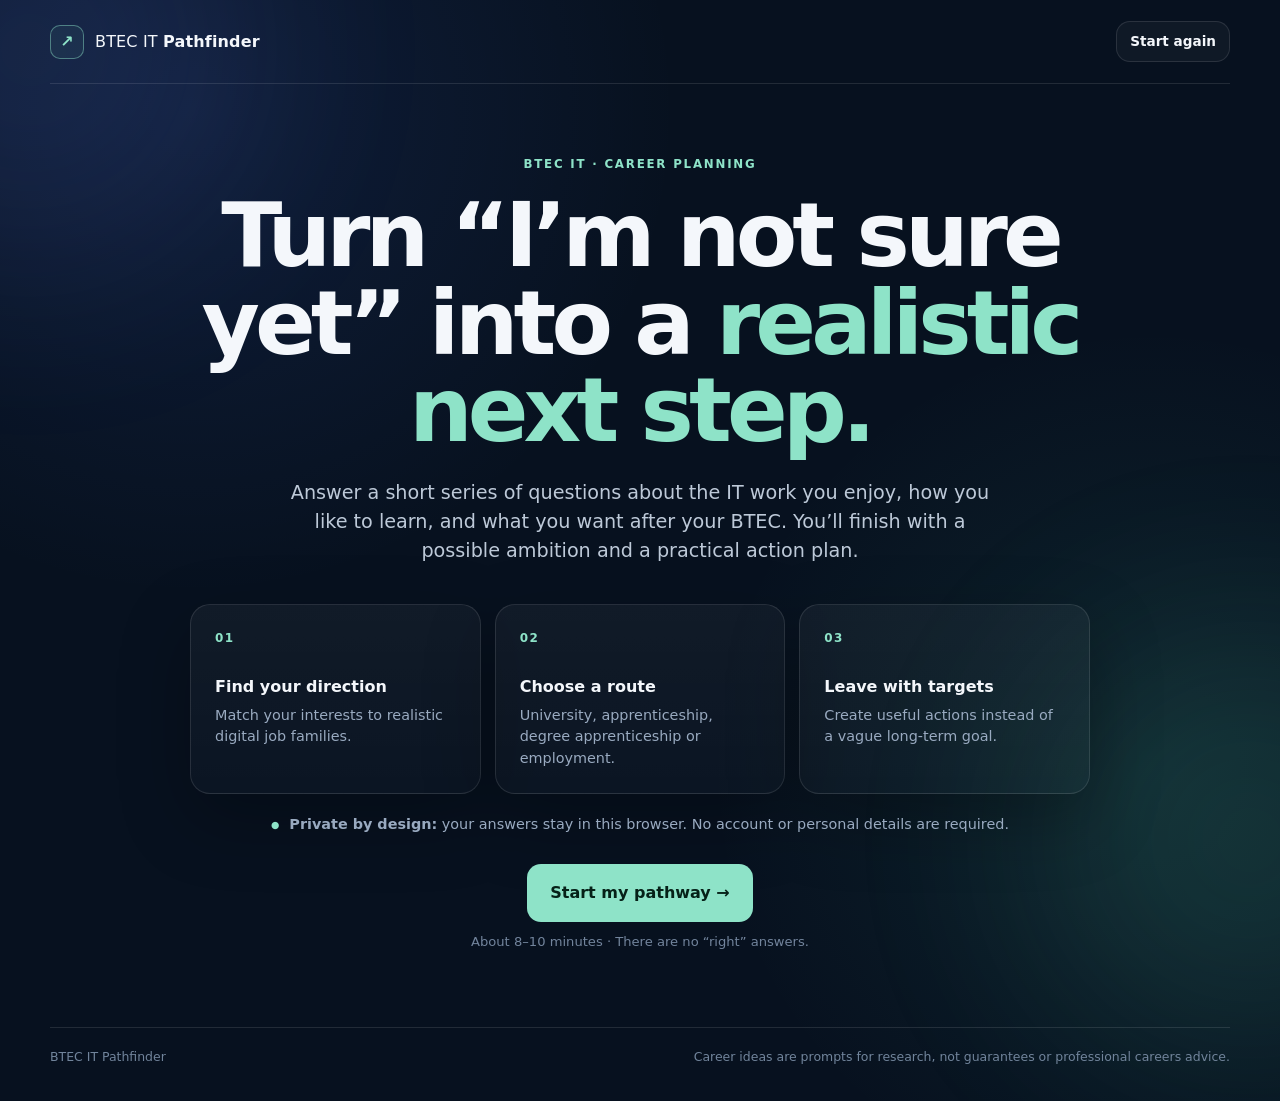
==== commit d9bad510: "Refine meta description and content wording" ====
--- a/index.html
+++ b/index.html
@@ -3,7 +3,7 @@
 <head>
   <meta charset="UTF-8" />
   <meta name="viewport" content="width=device-width, initial-scale=1.0" />
-  <meta name="description" content="A Year 12 BTEC IT career ambition and target-setting quiz." />
+  <meta name="description" content="A BTEC IT career ambition and target-setting quiz." />
   <title>BTEC IT Pathfinder</title>
   <link rel="stylesheet" href="styles.css" />
 </head>
@@ -22,7 +22,7 @@
   <main class="shell">
     <section id="welcomeScreen" class="screen active">
       <div class="hero">
-        <div class="eyebrow">YEAR 12 · BTEC IT · CAREER PLANNING</div>
+        <div class="eyebrow">BTEC IT · CAREER PLANNING</div>
         <h1>Turn “I’m not sure yet” into a <span>realistic next step.</span></h1>
         <p class="hero-copy">
           Answer a short series of questions about the IT work you enjoy, how you like to learn,
@@ -43,7 +43,7 @@
           <article class="mini-card">
             <div class="mini-icon">03</div>
             <h3>Leave with targets</h3>
-            <p>Create useful Year 12 actions instead of a vague long-term goal.</p>
+            <p>Create useful actions instead of a vague long-term goal.</p>
           </article>
         </div>
 
